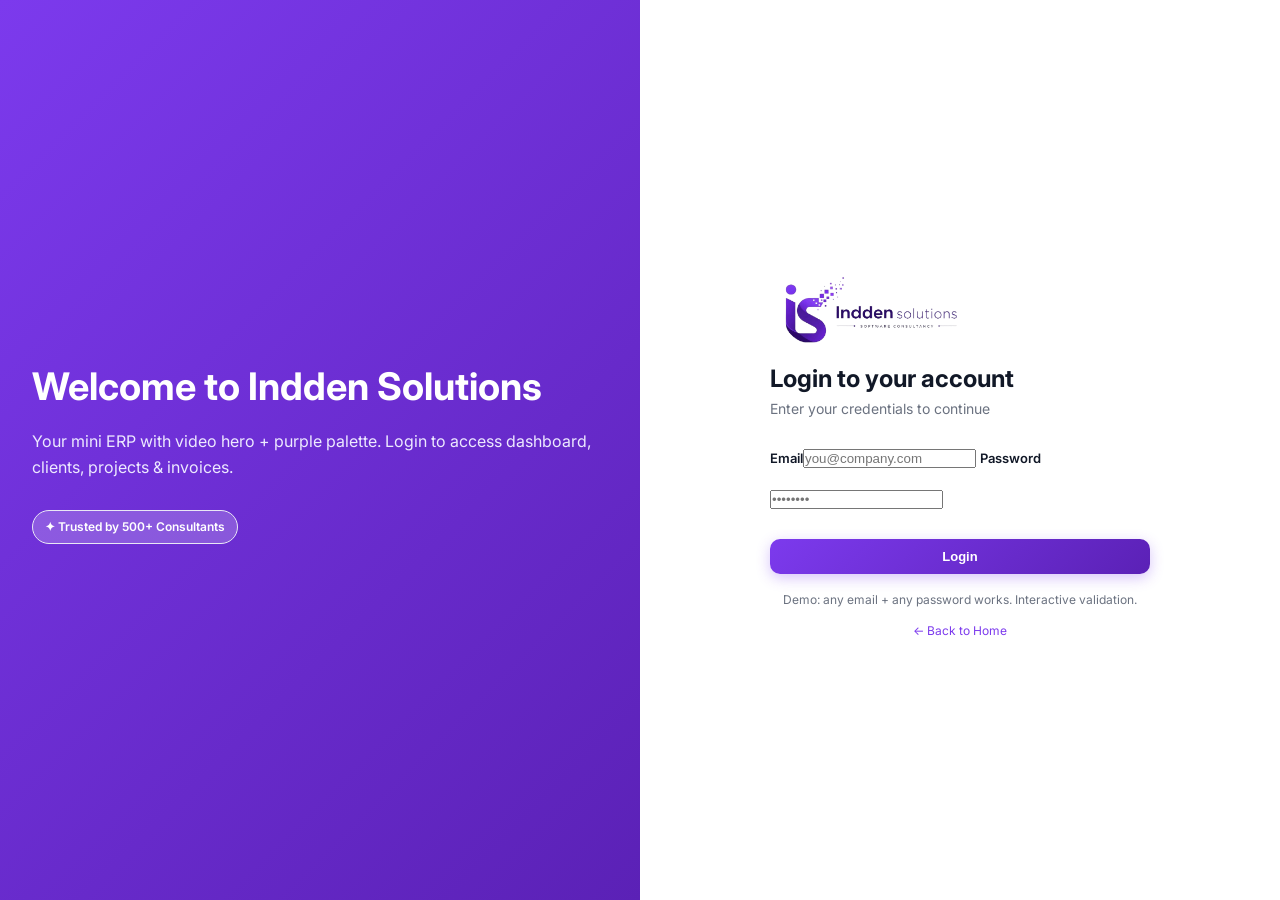
==== login.html @ c5527113 "first deploy Indden" ====
<!DOCTYPE html>
<html lang="en">
<head>
<meta charset="UTF-8">
<meta name="viewport" content="width=device-width, initial-scale=1.0">
<title>Login - Indden Solutions</title>
<link href="https://fonts.googleapis.com/css2?family=Inter:wght@400;500;600;700&family=Plus+Jakarta+Sans:wght@700&display=swap" rel="stylesheet">
<link rel="stylesheet" href="asset/css/style.css">
<style>
.login-wrap{min-height:100vh;display:grid;grid-template-columns:1fr 1fr}
.login-left{background:var(--primary-gradient);padding:60px 5%;color:#fff;display:flex;flex-direction:column;justify-content:center}
.login-right{background:#fff;padding:60px 8%;display:flex;flex-direction:column;justify-content:center}
.login-box{max-width:380px;width:100%;margin:0 auto}
.login-box input{margin-top:8px;margin-bottom:14px}
@media(max-width:900px){.login-wrap{grid-template-columns:1fr}.login-left{display:none}}
</style>
</head>
<body>
<div class="login-wrap">
  <div class="login-left">
    <video autoplay muted loop playsinline style="position:absolute;top:0;left:0;width:50%;height:100%;object-fit:cover;opacity:0.25"><source src="asset/css/imgs/IS1.mp4" type="video/mp4"></video>
    <div style="position:relative;z-index:2"><h1 style="color:#fff;font-size:38px">Welcome to Indden Solutions</h1><p style="color:#EDE9FF;margin-top:12px">Your mini ERP with video hero + purple palette. Login to access dashboard, clients, projects & invoices.</p><div style="margin-top:30px"><span class="pill" style="background:rgba(255,255,255,0.2);color:#fff">✦ Trusted by 500+ Consultants</span></div></div>
  </div>
  <div class="login-right">
    <div class="login-box">
      <div class="logo" style="display:flex;align-items:center;gap:8px">
  <img src="asset/css/imgs/logopng.png" alt="Indden Solutions" style="height:100px;width:auto">
</div>
      <h2>Login to your account</h2><p class="secondary" style="margin-bottom:20px">Enter your credentials to continue</p>
      <label style="font-size:13px;font-weight:600">Email</label><input type="email" id="loginEmail" placeholder="you@company.com">
      <label style="font-size:13px;font-weight:600">Password</label><input type="password" id="loginPass" placeholder="••••••••">
      <p id="loginMsg" style="font-size:13px;margin:8px 0"></p>
      <button class="btn btn-primary" style="width:100%;margin-top:8px" onclick="login()">Login</button>
      <p class="secondary" style="font-size:12px;margin-top:16px;text-align:center">Demo: any email + any password works. Interactive validation.</p>
      <p style="font-size:12px;text-align:center;margin-top:12px"><a href="index.html" style="color:var(--primary);text-decoration:none">← Back to Home</a></p>
    </div>
  </div>
</div>
<div id="toast" class="toast"></div>
<script src="asset/css/script.js"></script>
</body>
</html>
---- asset/css/style.css ----
/* Indden Solutions - PURPLE THEME #7C3AED - ALL PAGES */
:root{
  --primary:#7C3AED;
  --primary-dark:#5B21B6;
  --primary-light:#F5F3FF;
  --primary-gradient:linear-gradient(135deg,#7C3AED 0%,#5B21B6 100%);
  --border:#E9E7F5;
  --text:#111827;
  --text-secondary:#6B7280;
  --bg:#F8F7FF;
  --white:#ffffff;
  --success:#0A7A3A;
  --danger:#B91C1C;
}
*{margin:0;padding:0;box-sizing:border-box}
body{font-family:'Inter',sans-serif;background:var(--bg);color:var(--text);line-height:1.6;overflow-x:hidden}

/* NAV - SAME FOR ALL PAGES */
nav{display:flex;justify-content:space-between;align-items:center;padding:16px 5%;background:rgba(255,255,255,0.95);backdrop-filter:blur(10px);position:fixed;top:0;width:100%;z-index:1000;border-bottom:1px solid var(--border)}
.logo{font-family:'Plus Jakarta Sans',sans-serif;font-weight:700;font-size:18px}
.logo span{color:var(--primary)}
.nav-links{display:flex;list-style:none;gap:20px}
.nav-links a{text-decoration:none;color:var(--text-secondary);font-size:14px;font-weight:500}
.nav-links a.active,.nav-links a:hover{color:var(--primary)}
.btn{padding:10px 18px;border-radius:10px;border:1px solid var(--border);background:var(--white);cursor:pointer;font-weight:600;font-size:13px;transition:0.2s;text-decoration:none;display:inline-block;text-align:center}
.btn-primary{background:var(--primary-gradient);color:#fff;border:none;box-shadow:0 4px 14px rgba(124,58,237,0.3)}
.btn-primary:hover{transform:translateY(-1px);box-shadow:0 6px 20px rgba(124,58,237,0.4)}
.hamburger{display:none;cursor:pointer;font-size:22px}

/* HERO WITH VIDEO - index.html */
.hero{position:relative;height:100vh;min-height:600px;overflow:hidden;display:flex;align-items:center;justify-content:center;text-align:center;margin-top:70px}
.hero video{position:absolute;top:0;left:0;width:100%;height:100%;object-fit:cover;z-index:0}
.hero-overlay{position:absolute;top:0;left:0;width:100%;height:100%;background:rgba(124,58,237,0.85);z-index:1}
.hero-content{position:relative;z-index:2;color:#fff;padding:0 5%;max-width:800px}
.hero-content h1{font-family:'Plus Jakarta Sans',sans-serif;font-size:48px;line-height:1.1;margin:16px 0}
.hero-content p{color:#EDE9FF;font-size:16px;margin-bottom:24px}

/* COMMON COMPONENTS FOR ALL PAGES */
.section{padding:60px 5%;max-width:1300px;margin:0 auto}
.pill{display:inline-block;padding:6px 12px;background:var(--primary-light);color:var(--primary);border-radius:20px;font-size:12px;font-weight:600;border:1px solid var(--border)}
.secondary{color:var(--text-secondary);font-size:14px}

/* KPI Cards - dashboard, projects */
.kpi-grid{display:grid;grid-template-columns:repeat(4,1fr);gap:16px;margin-top:24px}
.kpi{background:#fff;border:1px solid var(--border);border-radius:16px;padding:20px;transition:0.2s}
.kpi:hover{box-shadow:0 8px 24px rgba(124,58,237,0.08);transform:translateY(-2px)}
.kpi h3{font-size:28px;margin:8px 0}

/* Form Card - client, invoice, project, login */
.form-card{background:#fff;border:1px solid var(--border);border-radius:16px;overflow:hidden;box-shadow:0 2px 10px rgba(0,0,0,0.03)}
.form-header{display:flex;justify-content:space-between;align-items:center;padding:16px 20px;background:var(--primary-light);border-bottom:1px solid var(--border)}
.form-header h3{font-size:16px}
.form-body{padding:20px;display:grid;grid-template-columns:1fr 1fr;gap:14px}
.form-body label{font-size:13px;font-weight:600;display:flex;flex-direction:column;gap:6px}
.form-body input,.form-body select,.form-body textarea, .section input, .section select{padding:12px 14px;border:1px solid var(--border);border-radius:10px;font-size:14px;width:100%;outline:none;font-family:inherit}
.form-body input:focus{border-color:var(--primary);box-shadow:0 0 0 3px rgba(124,58,237,0.1)}
textarea{resize:vertical;min-height:80px}

/* Tables - client, project, invoice, dashboard */
.table-wrap{background:#fff;border:1px solid var(--border);border-radius:16px;overflow-x:auto;margin-top:20px}
table{width:100%;border-collapse:collapse}
th{padding:14px 16px;text-align:left;font-size:12px;color:var(--text-secondary);background:#F9F8FF;border-bottom:1px solid var(--border);text-transform:uppercase;letter-spacing:0.5px}
td{padding:14px 16px;font-size:14px;border-bottom:1px solid #F3F2FF}
.status{padding:4px 10px;border-radius:20px;font-size:11px;font-weight:600}
.status.active{background:#D1FAE5;color:#065F46}
.status.progress{background:#FEF3C7;color:#92400E}

/* Footer - ALL PAGES */
footer{background:#0F0F1A;color:#A1A1AA;padding:40px 5% 20px;display:grid;grid-template-columns:2fr 1fr 1fr 1fr;gap:20px;margin-top:40px}
footer h4{color:#fff;margin-bottom:10px;font-size:14px}
footer a{color:#A1A1AA;text-decoration:none;font-size:13px;line-height:2}
footer a:hover{color:#fff}
footer .bottom{grid-column:1/-1;border-top:1px solid #222;display:flex;justify-content:space-between;padding-top:16px;margin-top:20px;font-size:12px}

/* Toast */
.toast{position:fixed;bottom:20px;right:20px;background:#111827;color:#fff;padding:12px 18px;border-radius:10px;font-size:13px;transform:translateY(100px);opacity:0;transition:0.3s;z-index:9999}
.toast.show{transform:translateY(0);opacity:1}

/* RESPONSIVE - ALL PAGES */
@media(max-width:900px){
  .nav-links{display:none;position:absolute;top:70px;left:0;width:100%;background:#fff;flex-direction:column;padding:20px;box-shadow:0 10px 20px rgba(0,0,0,0.1)}
  .nav-links.active{display:flex}
  .hamburger{display:block}
  .kpi-grid{grid-template-columns:1fr 1fr}
  .form-body{grid-template-columns:1fr}
  footer{grid-template-columns:1fr}
  .hero-content h1{font-size:32px}
  .section{padding:40px 4%}
}
@media(max-width:600px){
  .kpi-grid{grid-template-columns:1fr}
}
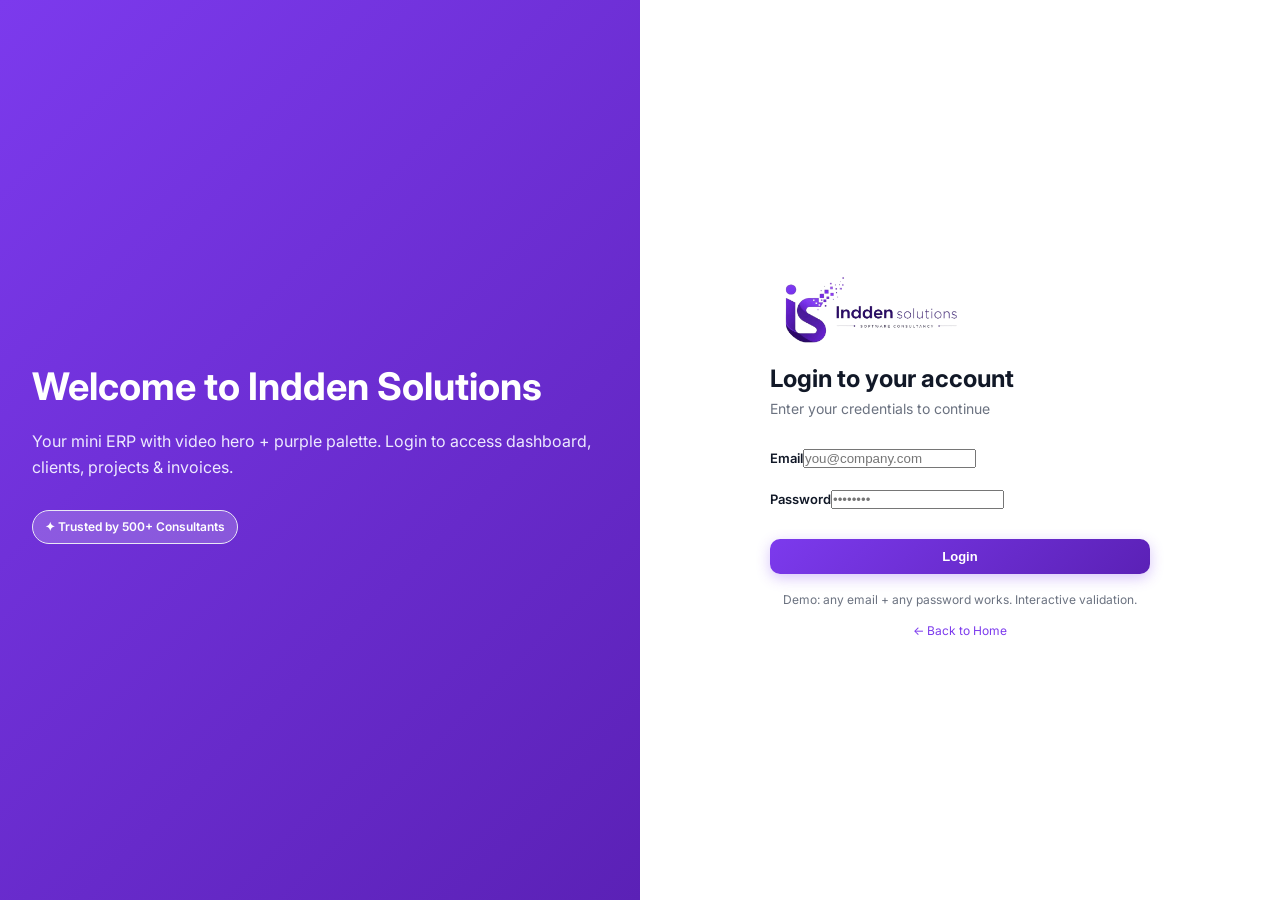
==== commit c492c76e: "added break between email and password" ====
--- a/login.html
+++ b/login.html
@@ -28,6 +28,7 @@
 </div>
       <h2>Login to your account</h2><p class="secondary" style="margin-bottom:20px">Enter your credentials to continue</p>
       <label style="font-size:13px;font-weight:600">Email</label><input type="email" id="loginEmail" placeholder="you@company.com">
+      <br>
       <label style="font-size:13px;font-weight:600">Password</label><input type="password" id="loginPass" placeholder="••••••••">
       <p id="loginMsg" style="font-size:13px;margin:8px 0"></p>
       <button class="btn btn-primary" style="width:100%;margin-top:8px" onclick="login()">Login</button>
